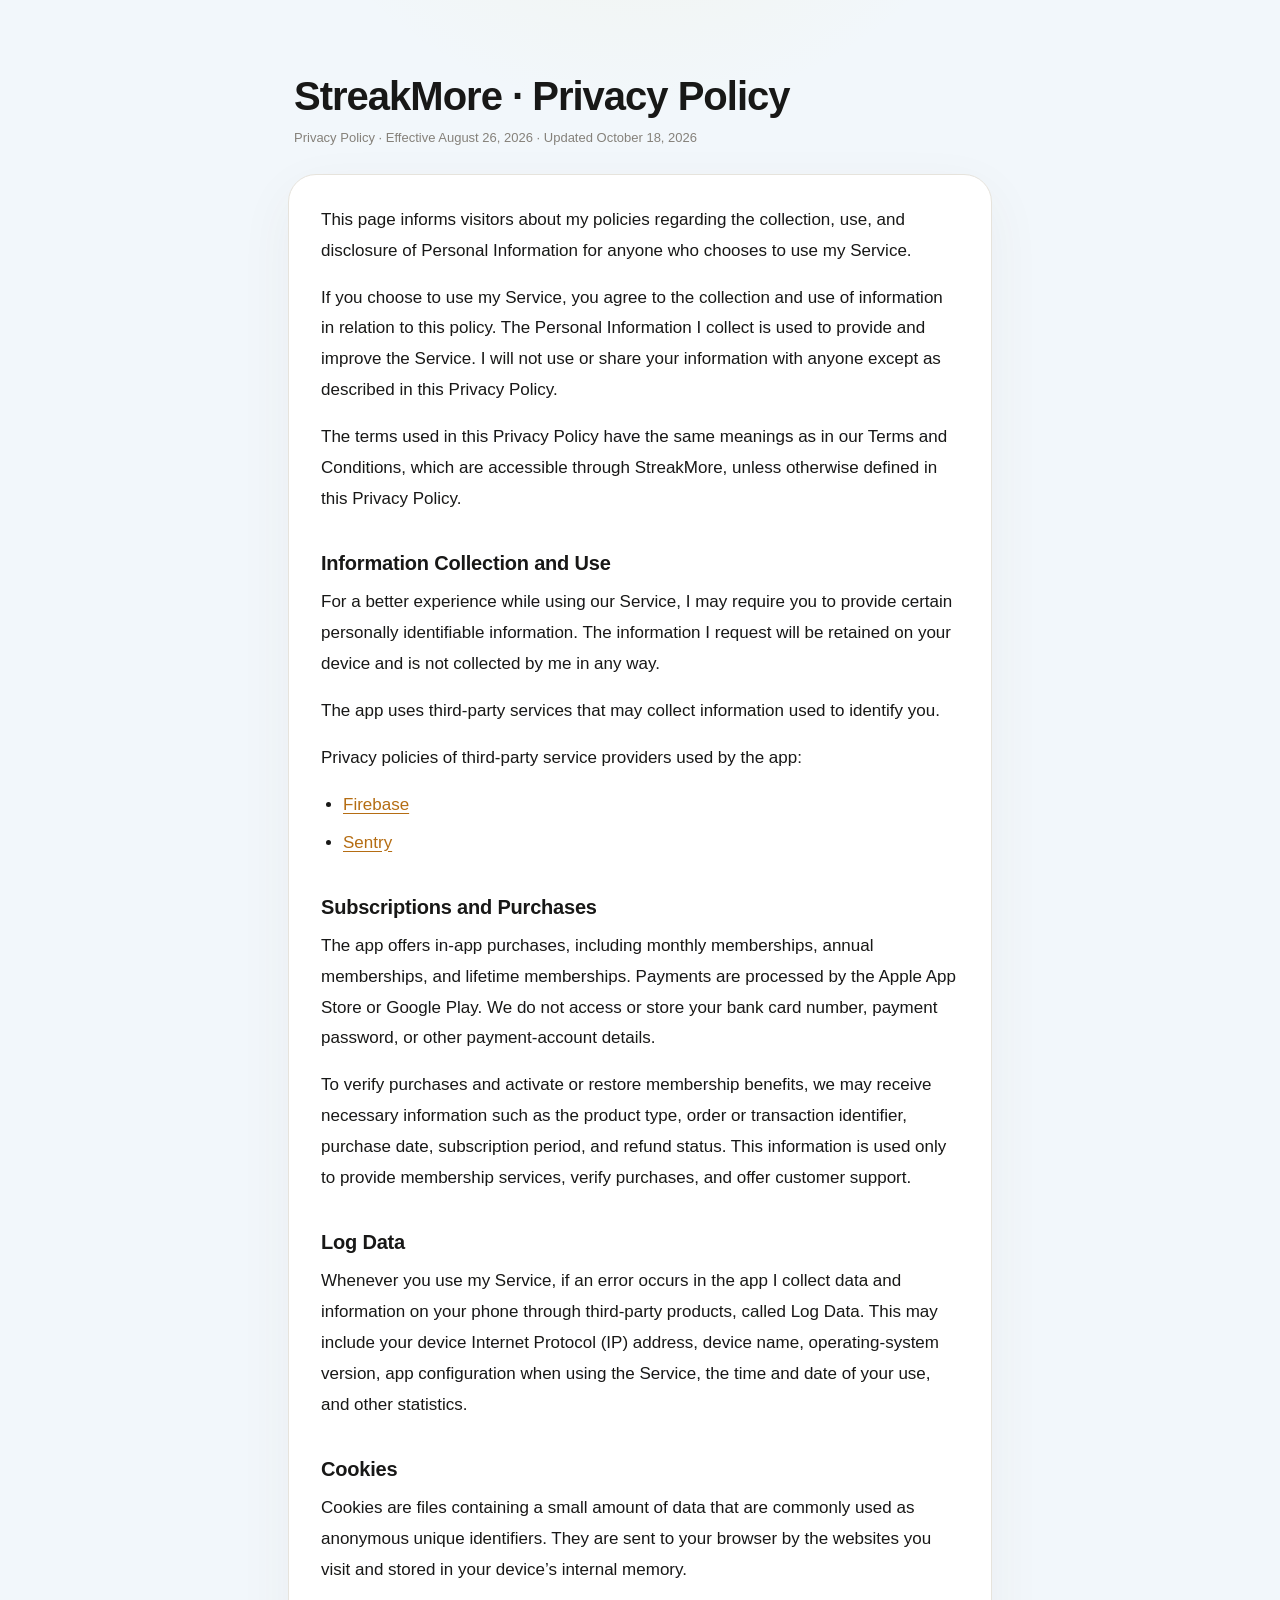
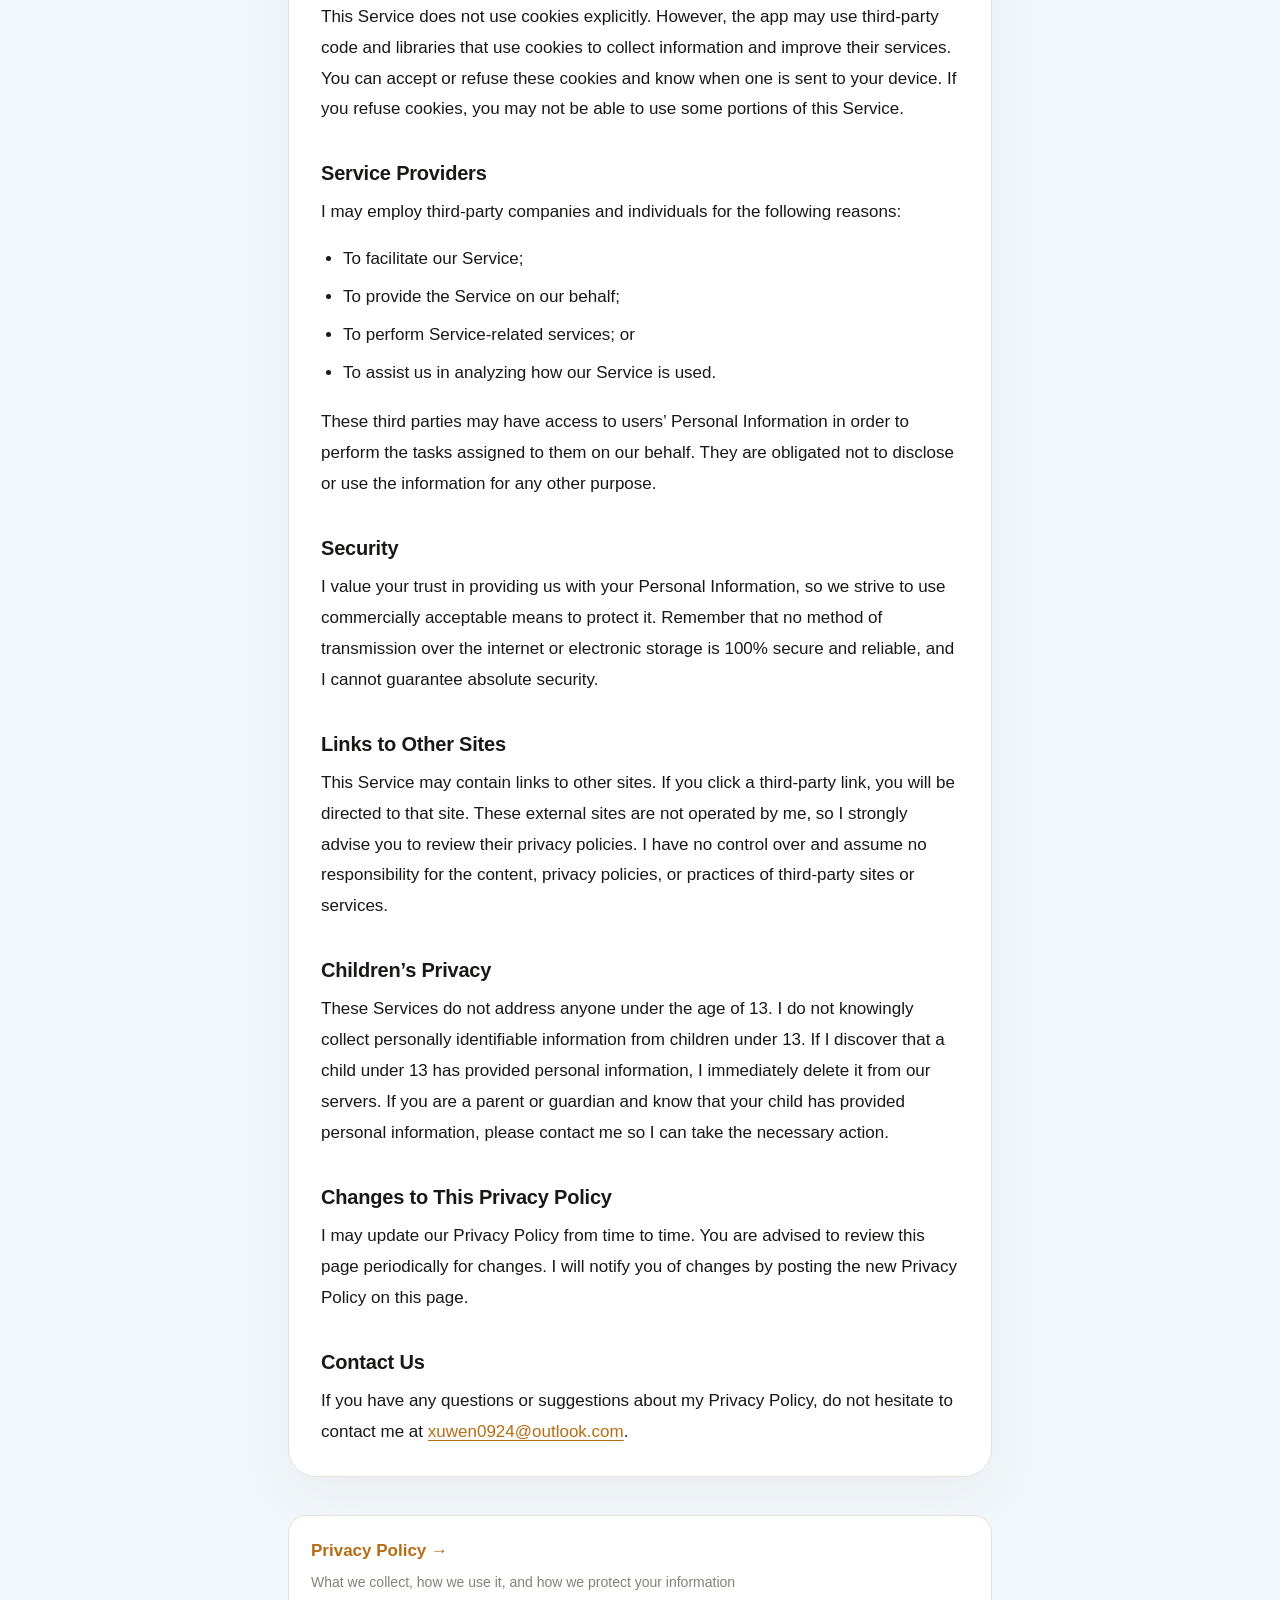
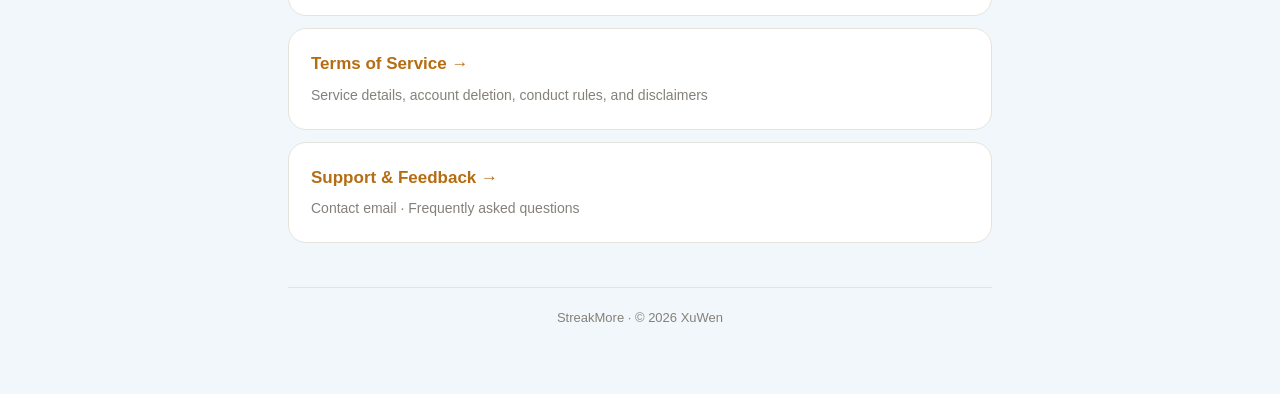
==== privacy.html @ e5e370bb "Add StreakMore legal site with Be Streak renamed to StreakMore - Landing page, privacy policy, terms" ====
<!doctype html>
<html lang="en" data-page="privacy">
<head>
  <meta charset="utf-8">
  <meta name="viewport" content="width=device-width, initial-scale=1">
  <meta name="color-scheme" content="light dark">
  <meta name="theme-color" content="#F2F7FB">
  <title>StreakMore · Privacy Policy</title>
  <link rel="stylesheet" href="./styles/legal-pages.css">
  <link rel="stylesheet" href="./styles/site-footer.css">
  <script src="./locales/en.js" defer></script>
  <script src="./locales/zh-CN.js" defer></script>
  <script src="./locales/legal-en.js" defer></script>
  <script src="./locales/legal-zh-CN.js" defer></script>
  <script src="./scripts/site-footer.js" defer></script>
  <script src="./scripts/legal-pages.js" defer></script>
</head>
<body>
  <main>
    <header class="page-header">
      <h1 data-i18n="heading">StreakMore · Privacy Policy</h1>
      <p class="sub" data-i18n="sub">Privacy Policy · Effective August 26, 2026 · Updated October 18, 2026</p>
    </header>

    <article class="content-card">
      <p data-i18n="intro.2">This page informs visitors about my policies regarding the collection, use, and disclosure of Personal Information for anyone who chooses to use my Service.</p>
      <p data-i18n="intro.3">If you choose to use my Service, you agree to the collection and use of information in relation to this policy. The Personal Information I collect is used to provide and improve the Service. I will not use or share your information with anyone except as described in this Privacy Policy.</p>
      <p data-i18n="intro.4">The terms used in this Privacy Policy have the same meanings as in our Terms and Conditions, which are accessible through StreakMore, unless otherwise defined in this Privacy Policy.</p>

      <h2 data-i18n="information.title">Information Collection and Use</h2>
      <p data-i18n="information.p1">For a better experience while using our Service, I may require you to provide certain personally identifiable information. The information I request will be retained on your device and is not collected by me in any way.</p>
      <p data-i18n="information.p2">The app uses third-party services that may collect information used to identify you.</p>
      <p data-i18n="information.providersIntro">Privacy policies of third-party service providers used by the app:</p>
      <ul class="provider-links">
        <li><a href="https://firebase.google.com/support/privacy" rel="noopener noreferrer" data-i18n="provider.firebase">Firebase</a></li>
        <li><a href="https://sentry.io/privacy/" rel="noopener noreferrer" data-i18n="provider.sentry">Sentry</a></li>
      </ul>

      <h2 data-i18n="purchase.title">Subscriptions and Purchases</h2>
      <p data-i18n="purchase.p1">The app offers in-app purchases, including monthly memberships, annual memberships, and lifetime memberships. Payments are processed by the Apple App Store or Google Play. We do not access or store your bank card number, payment password, or other payment-account details.</p>
      <p data-i18n="purchase.p2">To verify purchases and activate or restore membership benefits, we may receive necessary information such as the product type, order or transaction identifier, purchase date, subscription period, and refund status. This information is used only to provide membership services, verify purchases, and offer customer support.</p>

      <h2 data-i18n="log.title">Log Data</h2>
      <p data-i18n="log.p1">Whenever you use my Service, if an error occurs in the app I collect data and information on your phone through third-party products, called Log Data. This may include your device Internet Protocol (IP) address, device name, operating-system version, app configuration when using the Service, the time and date of your use, and other statistics.</p>

      <h2 data-i18n="cookies.title">Cookies</h2>
      <p data-i18n="cookies.p1">Cookies are files containing a small amount of data that are commonly used as anonymous unique identifiers. They are sent to your browser by the websites you visit and stored in your device’s internal memory.</p>
      <p data-i18n="cookies.p2">This Service does not use cookies explicitly. However, the app may use third-party code and libraries that use cookies to collect information and improve their services. You can accept or refuse these cookies and know when one is sent to your device. If you refuse cookies, you may not be able to use some portions of this Service.</p>

      <h2 data-i18n="providers.title">Service Providers</h2>
      <p data-i18n="providers.intro">I may employ third-party companies and individuals for the following reasons:</p>
      <ul>
        <li data-i18n="providers.reason1">To facilitate our Service;</li>
        <li data-i18n="providers.reason2">To provide the Service on our behalf;</li>
        <li data-i18n="providers.reason3">To perform Service-related services; or</li>
        <li data-i18n="providers.reason4">To assist us in analyzing how our Service is used.</li>
      </ul>
      <p data-i18n="providers.p1">These third parties may have access to users’ Personal Information in order to perform the tasks assigned to them on our behalf. They are obligated not to disclose or use the information for any other purpose.</p>

      <h2 data-i18n="security.title">Security</h2>
      <p data-i18n="security.p1">I value your trust in providing us with your Personal Information, so we strive to use commercially acceptable means to protect it. Remember that no method of transmission over the internet or electronic storage is 100% secure and reliable, and I cannot guarantee absolute security.</p>

      <h2 data-i18n="links.title">Links to Other Sites</h2>
      <p data-i18n="links.p1">This Service may contain links to other sites. If you click a third-party link, you will be directed to that site. These external sites are not operated by me, so I strongly advise you to review their privacy policies. I have no control over and assume no responsibility for the content, privacy policies, or practices of third-party sites or services.</p>

      <h2 data-i18n="children.title">Children’s Privacy</h2>
      <p data-i18n="children.p1">These Services do not address anyone under the age of 13. I do not knowingly collect personally identifiable information from children under 13. If I discover that a child under 13 has provided personal information, I immediately delete it from our servers. If you are a parent or guardian and know that your child has provided personal information, please contact me so I can take the necessary action.</p>

      <h2 data-i18n="changes.title">Changes to This Privacy Policy</h2>
      <p data-i18n="changes.p1">I may update our Privacy Policy from time to time. You are advised to review this page periodically for changes. I will notify you of changes by posting the new Privacy Policy on this page.</p>

      <h2 data-i18n="contact.title">Contact Us</h2>
      <p><span data-i18n="contact.p1">If you have any questions or suggestions about my Privacy Policy, do not hesitate to contact me at</span> <a href="mailto:xuwen0924@outlook.com" data-i18n="contact.email">xuwen0924@outlook.com</a>.</p>
    </article>

    <div data-streakmore-site-footer></div>
  </main>
</body>
</html>
---- styles/legal-pages.css ----
:root {
  color-scheme: light dark;
  --ink: #181817;
  --copy: #5d5b56;
  --muted: #85817a;
  --canvas: #F2F7FB;
  --surface: #FFFFFF;
  --resource-surface: #FFFFFF;
  --line: #e6e3dc;
  --link-accent: #b56d13;
  --glow: rgba(255, 210, 94, .13);
  --hover-line: #d7c9a9;
  --hover-shadow: rgba(91, 76, 47, .08);
  --shadow: 0 18px 55px rgba(91, 76, 47, .055);
}

@media (prefers-color-scheme: dark) {
  :root {
    --ink: #F2F7FB;
    --copy: #D8E1ED;
    --muted: #AAB8CB;
    --canvas: #26334D;
    --surface: #2E405A;
    --resource-surface: #2E405A;
    --line: #43567D;
    --link-accent: #FFD36A;
    --glow: rgba(102, 144, 222, .16);
    --hover-line: #7185AC;
    --hover-shadow: rgba(4, 12, 30, .24);
    --shadow: 0 18px 55px rgba(4, 12, 30, .15);
  }
}

html[data-theme="light"] {
  color-scheme: light;
  --ink: #181817;
  --copy: #5d5b56;
  --muted: #85817a;
  --canvas: #F2F7FB;
  --surface: #FFFFFF;
  --resource-surface: #FFFFFF;
  --line: #e6e3dc;
  --link-accent: #b56d13;
  --glow: rgba(255, 210, 94, .13);
  --hover-line: #d7c9a9;
  --hover-shadow: rgba(91, 76, 47, .08);
  --shadow: 0 18px 55px rgba(91, 76, 47, .055);
}

html[data-theme="dark"] {
  color-scheme: dark;
  --ink: #F2F7FB;
  --copy: #D8E1ED;
  --muted: #AAB8CB;
  --canvas: #26334D;
  --surface: #2E405A;
  --resource-surface: #2E405A;
  --line: #43567D;
  --link-accent: #FFD36A;
  --glow: rgba(102, 144, 222, .16);
  --hover-line: #7185AC;
  --hover-shadow: rgba(4, 12, 30, .24);
  --shadow: 0 18px 55px rgba(4, 12, 30, .15);
}

* { box-sizing: border-box; }

html { background: var(--canvas); }

body {
  margin: 0;
  background:
    radial-gradient(circle at 50% -8%, var(--glow), transparent 25rem),
    var(--canvas);
  color: var(--ink);
  font: 17px/1.82 -apple-system, BlinkMacSystemFont, "SF Pro Text", "PingFang SC", "Hiragino Sans GB", "Microsoft YaHei", sans-serif;
  -webkit-font-smoothing: antialiased;
  -webkit-text-size-adjust: 100%;
}

main {
  width: min(100%, 760px);
  margin: 0 auto;
  padding: 72px 28px 64px;
}

a {
  color: var(--link-accent);
  overflow-wrap: anywhere;
  text-underline-offset: 3px;
}

a:hover { color: var(--ink); }

a:focus-visible {
  border-radius: 5px;
  outline: 3px solid rgba(245, 184, 46, .42);
  outline-offset: 3px;
}

.page-header {
  margin-bottom: 24px;
  padding: 0 6px;
}

h1 {
  margin: 0 0 6px;
  color: var(--ink);
  font-size: clamp(28px, 6vw, 40px);
  line-height: 1.2;
  letter-spacing: -.025em;
}

.sub {
  margin: 0;
  color: var(--muted);
  font-size: 13px;
}

.content-card {
  padding: 30px 32px 28px;
  border: 1px solid var(--line);
  border-radius: 28px;
  background: var(--surface);
  box-shadow: var(--shadow);
}

.content-card > :first-child { margin-top: 0; }
.content-card > :last-child { margin-bottom: 0; }

h2 {
  margin: 34px 0 10px;
  color: var(--ink);
  font-size: 20px;
  line-height: 1.4;
  letter-spacing: -.01em;
}

p { margin: 0 0 16px; }

ul {
  margin: 10px 0 18px;
  padding-left: 22px;
}

li { margin: 7px 0; }

.provider-links { margin-top: 8px; }

.contact-card {
  margin: 10px 0 14px;
  padding: 18px 20px;
  border: 1px solid var(--line);
  border-radius: 18px;
  background: var(--resource-surface);
}

.contact-card div + div { margin-top: 8px; }

code {
  padding: 2px 6px;
  border-radius: 6px;
  background: var(--resource-surface);
  color: var(--ink);
  font-size: .92em;
  overflow-wrap: anywhere;
}

.faq-question {
  margin: 24px 0 5px;
  color: var(--ink);
  font-weight: 700;
}

.faq-answer { margin: 0; }

@media (max-width: 520px) {
  body { font-size: 16px; }
  main { padding: 48px 16px 44px; }

  .page-header { padding: 0 4px; }

  .content-card {
    padding: 25px 22px 23px;
    border-radius: 24px;
  }

  h2 {
    margin-top: 30px;
    font-size: 19px;
  }
}
---- styles/site-footer.css ----
.resources {
  margin-top: 38px;
}

.resource-card {
  display: block;
  padding: 20px 22px;
  margin: 12px 0;
  border: 1px solid var(--line);
  border-radius: 18px;
  background: var(--resource-surface);
  color: var(--ink);
  text-decoration: none;
  transition: border-color .2s ease, box-shadow .2s ease, transform .2s ease;
}

.resource-card:hover {
  border-color: var(--hover-line);
  box-shadow: 0 12px 30px var(--hover-shadow);
  transform: translateY(-1px);
}

.resource-card:focus-visible {
  outline: 3px solid rgba(245, 184, 46, .42);
  outline-offset: 3px;
}

.resource-card b {
  color: var(--link-accent);
  font-size: 17px;
}

.resource-card span {
  display: block;
  margin-top: 3px;
  color: var(--muted);
  font-size: 14px;
}

footer {
  margin-top: 44px;
  padding: 18px 4px 0;
  border-top: 1px solid var(--line);
  color: var(--muted);
  font-size: 13px;
  text-align: center;
}

@media (max-width: 520px) {
  .resources { margin-top: 28px; }
}

@media (prefers-reduced-motion: reduce) {
  .resource-card { transition: none; }
}
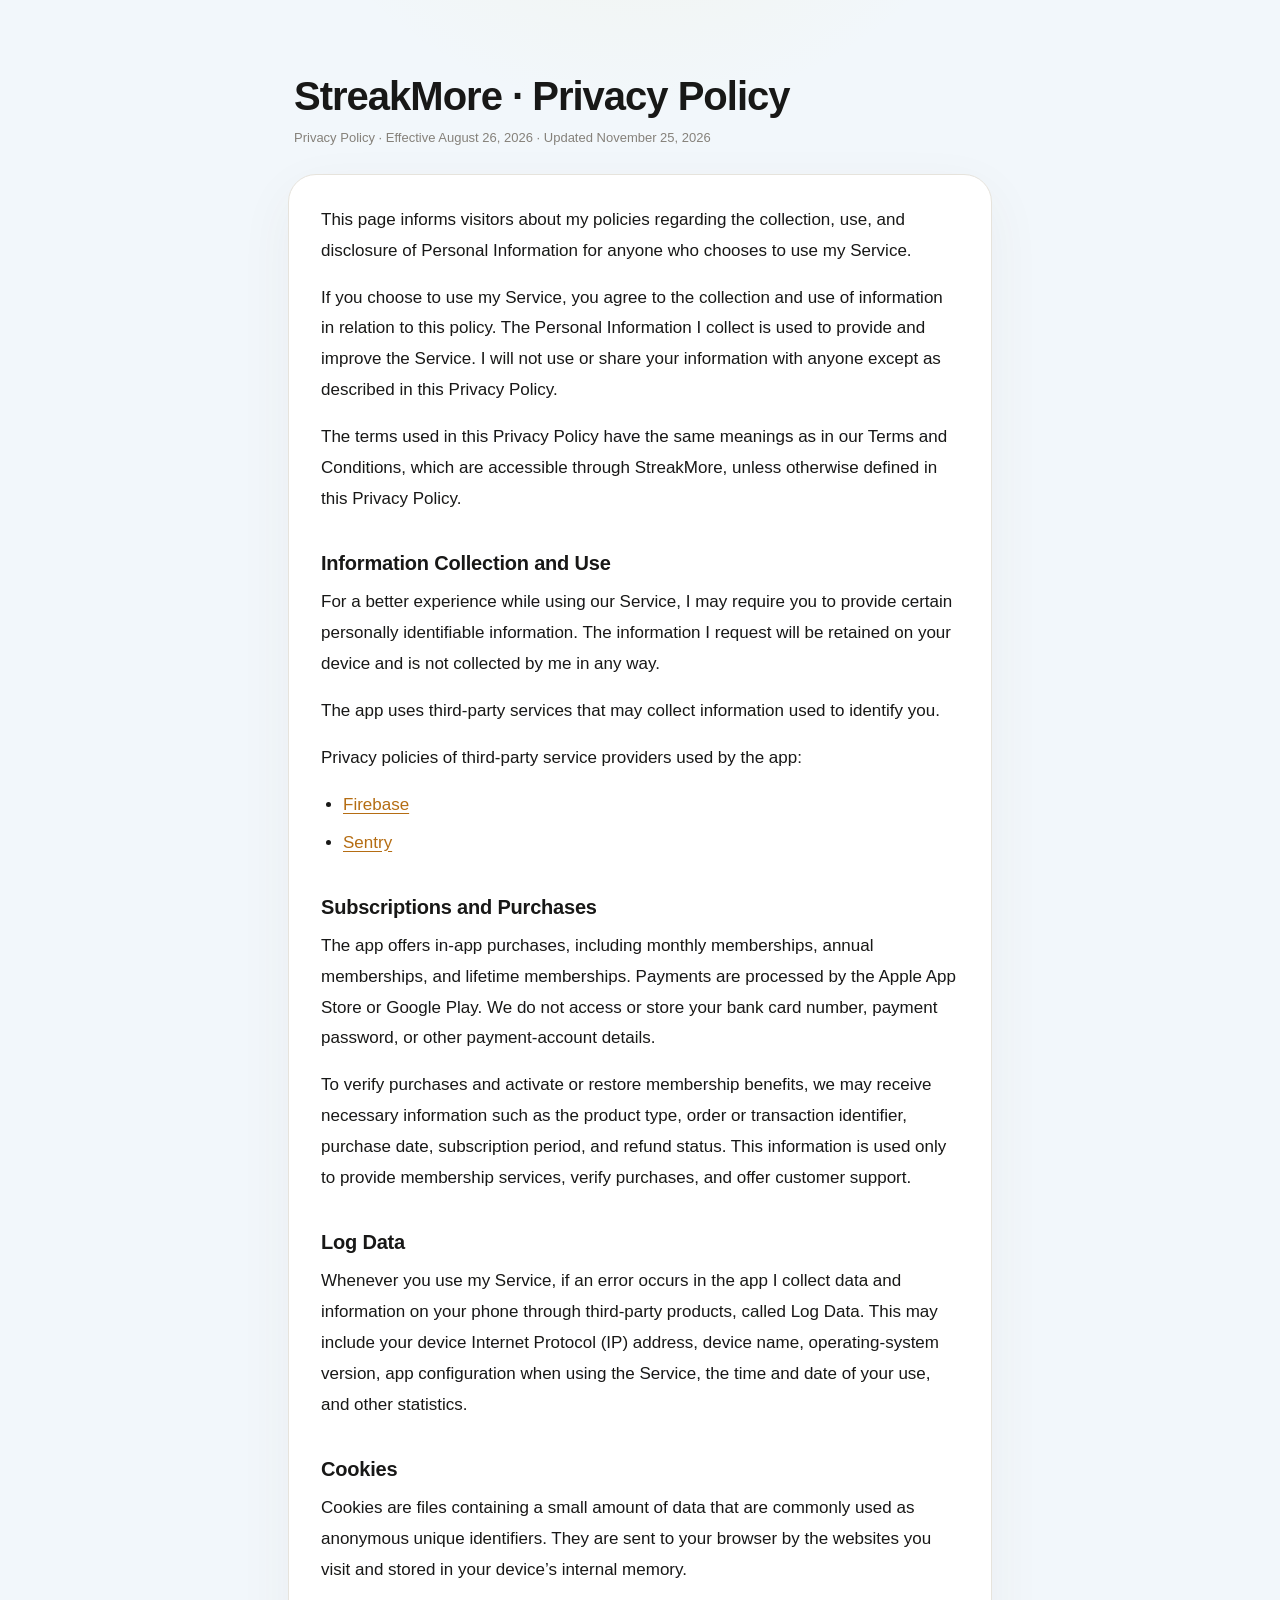
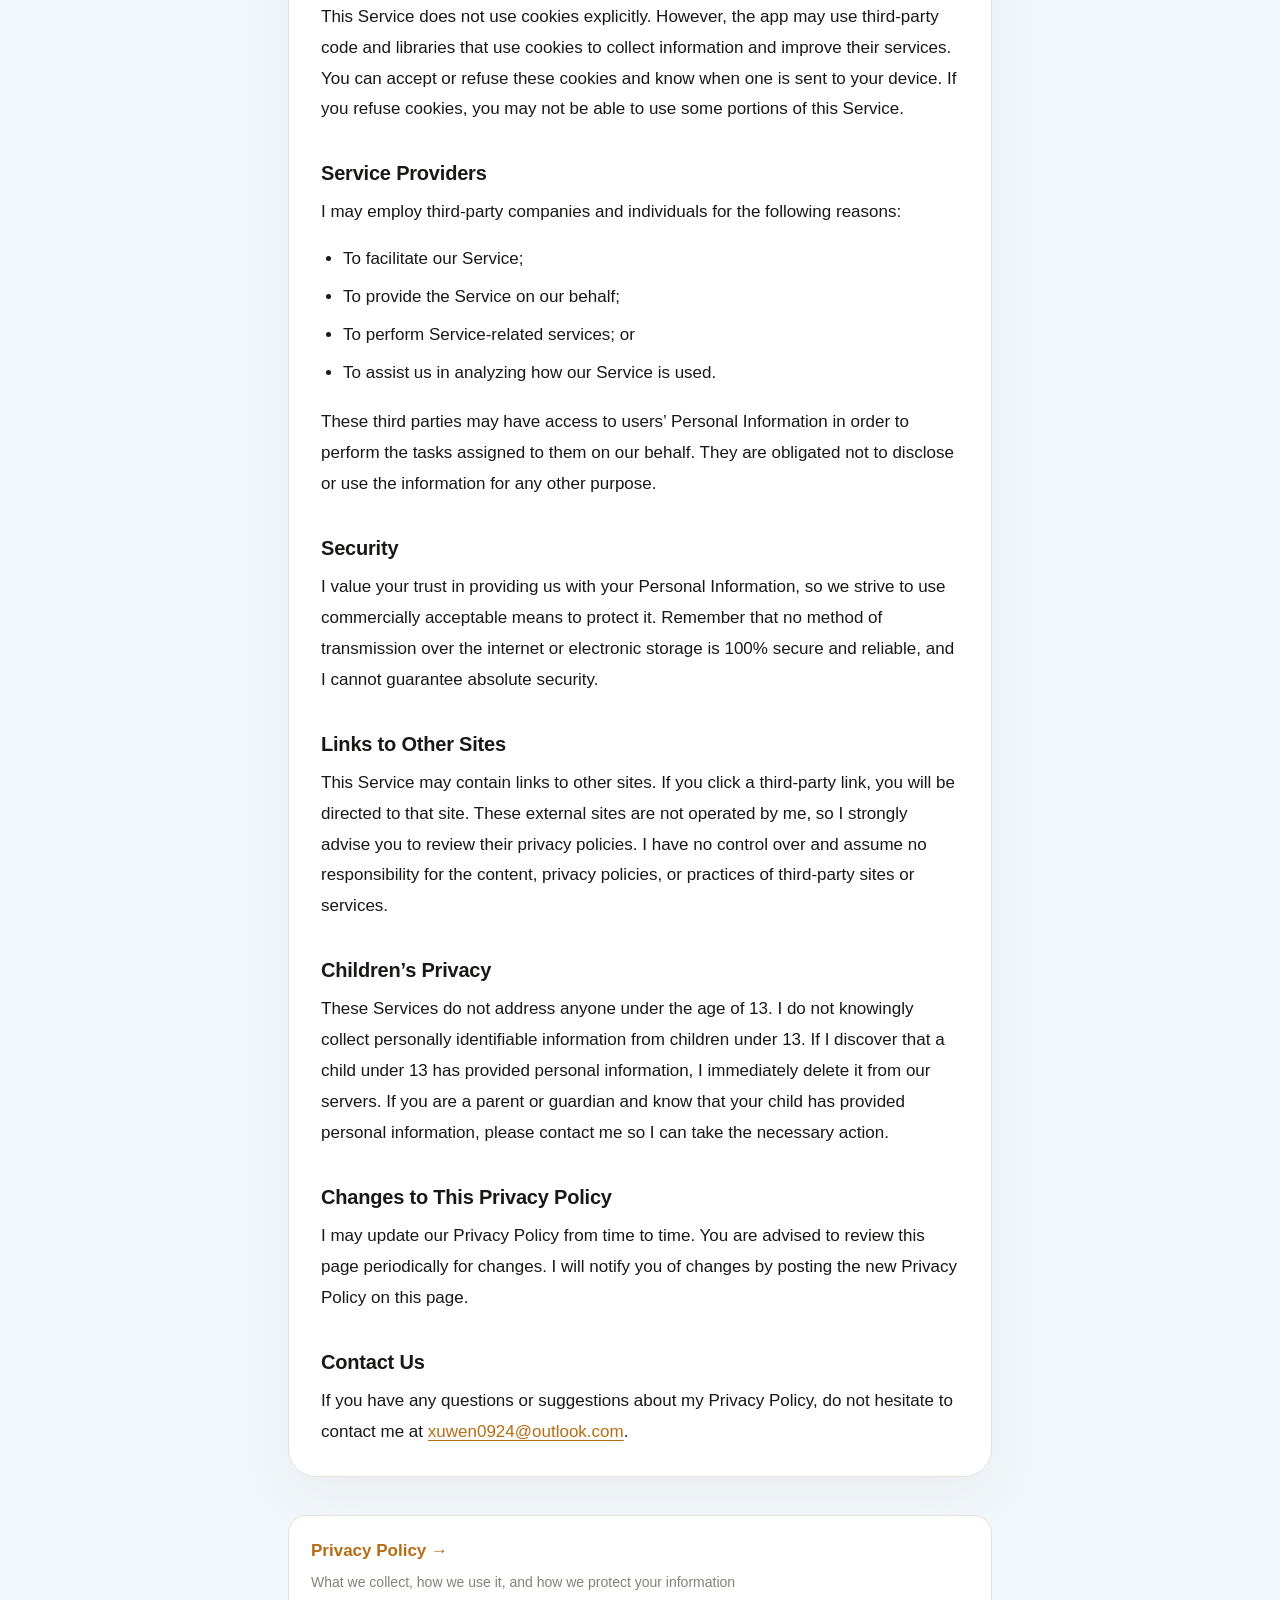
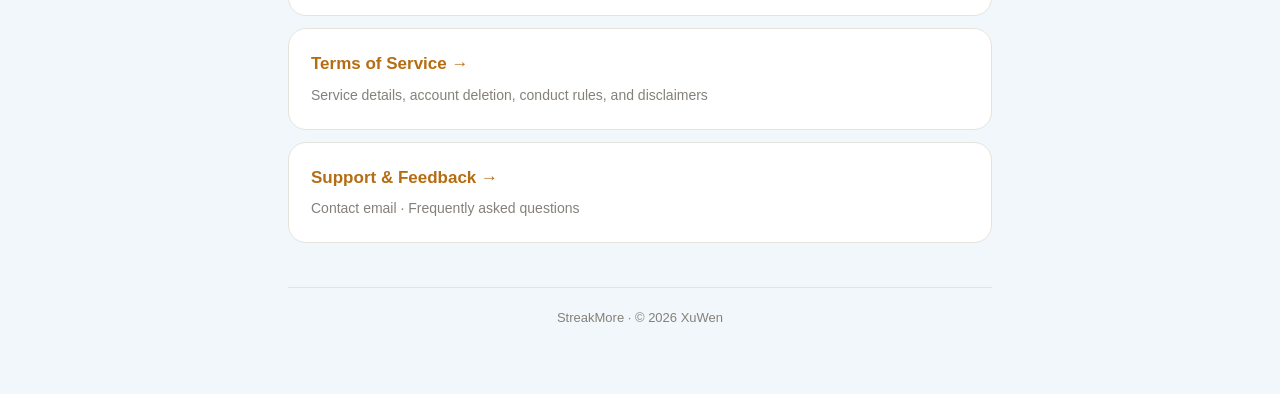
==== commit 1b927348: "chore(legal): update last-updated date to 2026-11-25" ====
--- a/privacy.html
+++ b/privacy.html
@@ -19,7 +19,7 @@
   <main>
     <header class="page-header">
       <h1 data-i18n="heading">StreakMore · Privacy Policy</h1>
-      <p class="sub" data-i18n="sub">Privacy Policy · Effective August 26, 2026 · Updated October 18, 2026</p>
+      <p class="sub" data-i18n="sub">Privacy Policy · Effective August 26, 2026 · Updated November 25, 2026</p>
     </header>
 
     <article class="content-card">
